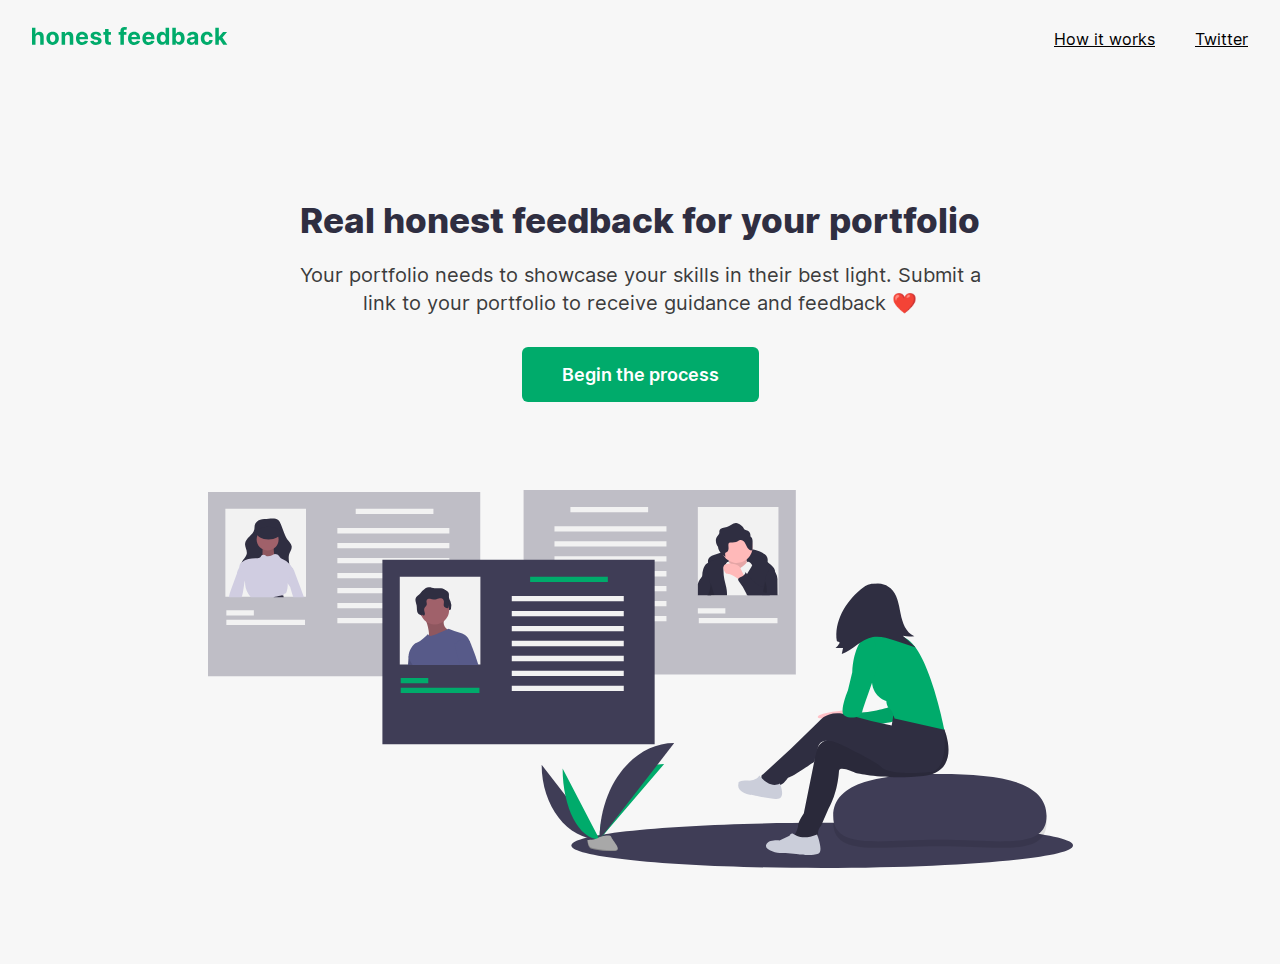
==== index.html @ 67dcb152 "Initial commit" ====
<!doctype html>
<html lang="en">
    <head>
        <meta charset="utf-8">
        <title>Honest Feedback</title>
        <meta name="description" content="Your portfolio needs to showcase your skills in their best light. Submit your portfolio for review to receive guidance and feedback ❤️">
        <meta name="viewport" content="width=device-width, initial-scale=1">
        <link rel="stylesheet" href="./styles.css">
    </head>
    <body class="home">
        <header class="header">
            <a href="./index.html" class="logo">
                <h1>
                    <svg viewBox="0 0 197 18" fill="none" xmlns="http://www.w3.org/2000/svg">
                        <title>Honest Feedback</title>
                        <path d="M3.52 10.39c.01-1.64 1.01-2.6 2.45-2.6 1.43 0 2.28.92 2.27 2.48v7.46h3.52V9.64c0-2.97-1.74-4.78-4.4-4.78-1.92 0-3.2.91-3.79 2.41h-.15V.79H0v16.94h3.52V10.4zM20.74 17.98c3.85 0 6.25-2.64 6.25-6.55 0-3.94-2.4-6.57-6.25-6.57-3.86 0-6.25 2.63-6.25 6.57 0 3.91 2.39 6.55 6.25 6.55zm.01-2.73c-1.77 0-2.68-1.63-2.68-3.85 0-2.21.9-3.85 2.68-3.85 1.75 0 2.66 1.64 2.66 3.85 0 2.22-.91 3.85-2.66 3.85zM33.28 10.39c0-1.64.98-2.6 2.4-2.6s2.27.93 2.26 2.48v7.46h3.53V9.64c0-2.96-1.74-4.78-4.39-4.78-1.88 0-3.25.93-3.82 2.41h-.15V5.03h-3.36v12.7h3.53V10.4zM50.49 17.98c3.15 0 5.26-1.53 5.75-3.89L53 13.88c-.35.97-1.27 1.47-2.44 1.47-1.76 0-2.87-1.17-2.87-3.06h8.65v-.98c0-4.31-2.62-6.45-5.97-6.45-3.74 0-6.17 2.66-6.17 6.58 0 4.03 2.4 6.54 6.3 6.54zm-2.81-7.88a2.68 2.68 0 0 1 2.73-2.6c1.53 0 2.58 1.08 2.6 2.6h-5.33zM69.67 8.65c-.32-2.34-2.2-3.79-5.41-3.79-3.25 0-5.4 1.5-5.38 3.96-.01 1.9 1.19 3.13 3.67 3.63l2.2.44c1.1.22 1.61.62 1.63 1.26-.02.75-.84 1.3-2.07 1.3-1.26 0-2.1-.55-2.3-1.58l-3.47.18c.33 2.43 2.4 3.93 5.76 3.93 3.3 0 5.65-1.68 5.66-4.18-.01-1.84-1.2-2.94-3.67-3.45l-2.3-.46c-1.19-.25-1.62-.66-1.62-1.27 0-.76.86-1.26 1.95-1.26 1.22 0 1.95.67 2.12 1.49l3.23-.2zM79.36 5.03h-2.4V1.98h-3.52v3.05h-1.73v2.64h1.73v6.6c-.01 2.48 1.68 3.71 4.24 3.61a7.54 7.54 0 0 0 1.9-.33l-.55-2.63c-.17.04-.54.12-.87.12-.7 0-1.22-.27-1.2-1.24V7.67h2.4V5.04zM94.88 5.03h-2.52v-.85c0-.86.35-1.37 1.38-1.37.42 0 .85.1 1.13.18L95.5.35A9.28 9.28 0 0 0 93 0c-2.39 0-4.16 1.35-4.16 4.11v.92h-1.8v2.64h1.8v10.06h3.52V7.68h2.52V5.03zM102.82 17.98c3.15 0 5.26-1.53 5.76-3.89l-3.25-.21c-.36.97-1.27 1.47-2.44 1.47-1.76 0-2.88-1.17-2.88-3.06h8.65v-.98c0-4.31-2.61-6.45-5.97-6.45-3.74 0-6.16 2.66-6.16 6.58 0 4.03 2.39 6.54 6.3 6.54zm-2.8-7.88a2.68 2.68 0 0 1 2.73-2.6c1.52 0 2.58 1.08 2.6 2.6H100zM117.26 17.98c3.15 0 5.26-1.53 5.75-3.89l-3.25-.21c-.35.97-1.27 1.47-2.44 1.47-1.76 0-2.88-1.17-2.88-3.06h8.66v-.98c0-4.31-2.62-6.45-5.97-6.45-3.74 0-6.17 2.66-6.17 6.58 0 4.03 2.4 6.54 6.3 6.54zm-2.82-7.88a2.68 2.68 0 0 1 2.74-2.6c1.52 0 2.58 1.08 2.6 2.6h-5.34zM137.79 17.73V.8h-3.53v6.37h-.1a3.74 3.74 0 0 0-3.62-2.3c-2.79 0-5.14 2.17-5.14 6.54 0 4.25 2.25 6.54 5.15 6.54a3.76 3.76 0 0 0 3.6-2.24h.16v2.03h3.48zm-3.45-6.35c0 2.27-.98 3.75-2.67 3.75-1.73 0-2.68-1.53-2.68-3.75 0-2.2.93-3.71 2.68-3.71 1.7 0 2.67 1.44 2.67 3.71zM141.03 17.73h3.47V15.7h.16a3.76 3.76 0 0 0 3.6 2.24c2.9 0 5.16-2.3 5.16-6.54 0-4.37-2.36-6.54-5.14-6.54a3.74 3.74 0 0 0-3.62 2.3h-.1V.8h-3.53v16.94zm3.45-6.35c0-2.27.96-3.71 2.67-3.71 1.75 0 2.67 1.51 2.67 3.71 0 2.22-.94 3.75-2.67 3.75-1.7 0-2.67-1.48-2.67-3.75zM159.81 17.97c1.88 0 3.1-.82 3.72-2h.1v1.76h3.34V9.16c0-3.02-2.6-4.3-5.34-4.3-3.12 0-5.1 1.46-5.59 3.77l3.26.27c.24-.84 1-1.46 2.26-1.46 1.21 0 1.88.6 1.88 1.66.01.83-.86.96-3.07 1.17-2.52.23-4.77 1.08-4.77 3.91 0 2.52 1.79 3.8 4.21 3.8zm1.01-2.43c-1.08 0-1.86-.5-1.86-1.47 0-1 .82-1.48 2.06-1.66.77-.1 2.03-.29 2.45-.57v1.35c0 1.33-1.1 2.35-2.65 2.35zM175.9 17.98c3.39 0 5.51-1.98 5.67-4.9h-3.32c-.2 1.35-1.1 2.11-2.3 2.11-1.65 0-2.72-1.38-2.72-3.81 0-2.4 1.08-3.77 2.72-3.77 1.29 0 2.1.85 2.3 2.12h3.32c-.14-2.94-2.36-4.87-5.68-4.87-3.85 0-6.24 2.67-6.24 6.57 0 3.86 2.34 6.55 6.25 6.55zM184.26 17.73h3.53V13.7l.95-1.09 3.46 5.12h4.13l-4.96-7.2 4.72-5.5h-4.05l-4.06 4.82h-.2V.79h-3.52v16.94z" fill="#00AB6B"/>
                    </svg>
                </h1>
            </a>
            <nav class="nav">
                <a class="nav-link" href="./how-it-works.html">How it works</a>
                <a class="nav-link" href="https://twitter.com/_tashhockey" target="_blank" rel="noopener noreferrer">Twitter</a>
            </nav>
        </header>
        <main class="main text-center">
            <section class="section">
                <h2 class="title">Real honest feedback for your portfolio</h2>
                <p class="intro">Your portfolio needs to showcase your skills in their best light. Submit a link to your portfolio to receive guidance and feedback ❤️</p>
                <a href="./process.html" class="button">Begin the process</a>
            </section>
            <svg class="home-illustration" viewBox="0 0 865 378" fill="none" xmlns="http://www.w3.org/2000/svg">
                <path d="M614.181 378C752.704 378 865 367.896 865 355.433c0-12.463-112.296-22.567-250.819-22.567-138.524 0-250.819 10.104-250.819 22.567 0 12.463 112.295 22.567 250.819 22.567z" fill="#3F3D56"/>
                <path opacity=".3" d="M315.584 184.39h272.245V0H315.584v184.39z" fill="#3F3D56"/>
                <path d="M570.452 16.8944H489.84v87.8506h80.612V16.8944zM362.406 22.204h77.716v-5.3097h-77.716v5.3097zM489.84 123.57h27.514v-5.309H489.84v5.309zM490.806 133.224h78.681v-5.309h-78.681v5.309zM346.477 41.5118h111.987v-5.3096H346.477v5.3096zM346.477 56.4755h111.987v-5.3097H346.477v5.3097zM346.477 71.4391h111.987v-5.3097H346.477v5.3097zM346.477 86.4027h111.987V81.093H346.477v5.3097zM346.477 101.366h111.987v-5.3095H346.477v5.3095zM346.477 116.33h111.987v-5.31H346.477v5.31zM346.477 131.293h111.987v-5.309H346.477v5.309z" fill="#F2F2F2"/>
                <path d="M501.946 67.0589a14.2606 14.2606 0 0 1 3.904-1.9575 99.5275 99.5275 0 0 1 27.503-5.9868c8.177-.5799 17.041.1088 23.428 5.2484a8.0514 8.0514 0 0 1 2.377 2.7687c.803 1.734.56 3.7496.3 5.643a6.388 6.388 0 0 1-.548 2.1244c-.859 1.6365-2.975 2.2098-4.813 2.0136-1.838-.1963-3.563-.9739-5.376-1.3345a24.0222 24.0222 0 0 0-3.396-.3458l-11.37-.6156c-7.071-.3828-14.235-.7592-21.171.6678a21.0832 21.0832 0 0 0-6.116 2.1077c-1.585.8894-2.651 2.1657-4.121.5229-2.583-2.8861-4.012-8.1906-.601-10.8563z" fill="#2F2E41"/>
                <path d="M519.566 72.0871s15.295-6.8559 21.096 1.0548c5.801 7.9106-3.164 4.7463-3.164 4.7463l-10.021 3.1643-11.075-2.1095 3.164-6.8559z" fill="#F2F2F2"/>
                <path d="M520.358 67.0771s2.109 10.0201.527 12.657c-1.582 2.6368 8.966 6.3285 8.966 6.3285l10.02-4.219s-2.637-16.3487 0-19.5129l-19.513 4.7464z" fill="#FFB9B9"/>
                <path opacity=".1" d="M520.358 67.0771s2.109 10.0201.527 12.657c-1.582 2.6368 8.966 6.3285 8.966 6.3285l10.02-4.219s-2.637-16.3487 0-19.5129l-19.513 4.7464z" fill="#000"/>
                <path d="M544.617 57.057a15.8297 15.8297 0 0 1-4.638 11.1835 15.8324 15.8324 0 0 1-11.183 4.6377 15.4391 15.4391 0 0 1-2.811-.2531 15.8203 15.8203 0 0 1-7.919-3.9434 15.8229 15.8229 0 0 1-4.564-7.5782 15.8198 15.8198 0 0 1 5.15-16.1876 15.8214 15.8214 0 0 1 16.846-2.1908 15.8217 15.8217 0 0 1 6.646 5.8382 15.815 15.815 0 0 1 2.473 8.4937z" fill="#FFB9B9"/>
                <path d="M554.17 105.228h-50.457l1.144-4.967 4.953-21.5815 5.725-3.8664.005-.0048 2.688-1.8198 1.337-.9026s.792.362 1.704.8543c.266.1496.536.3041.806.4682.005-.0047.005 0 .005 0a9.474 9.474 0 0 1 1.246.8641c.072.0676.135.1255.197.1883 1.004 1.0039 3.935 6.3329 8.781 3.6057.245-.1345.482-.2827.709-.4441a35.0275 35.0275 0 0 0 3.606-2.8624c1.019-.9316 1.68-1.6508 2.221-2.148a3.511 3.511 0 0 1 .82-.6082c.228-.1195.482-.1808.739-.1785 1.583 0 3.693 3.1616 3.693 3.1616l.062.1834.005.0145 6.657 19.9836 3.354 10.0596z" fill="#F2F2F2"/>
                <path d="M503.713 105.228h15.292c.034-1.768-.057-3.536-.275-5.2905-.468-3.5285-1.617-6.9267-2.341-10.4118a43.8327 43.8327 0 0 1-.922-9.2871c.005-.4296.015-.864.053-1.2984.038-.9948.325-1.964.835-2.8189.362-.5551.86-1.0282 1.246-1.5591.134-.1739.252-.3597.352-.5552v-.0048c.048-.0959.092-.1942.13-.2944.086-.2309.134-.4735.145-.7192.087-1.5929-1.356-3.1279-2.915-3.7844a10.9028 10.9028 0 0 0-6.831-.2751 32.541 32.541 0 0 0-6.42 2.6258c-.69.3379-1.375.6855-2.037 1.0717-.789.4477-1.515.9997-2.157 1.6411-1.642 1.6943-2.361 4.0547-2.94 6.3378a13.4096 13.4096 0 0 0-.555 5.4062c.005.058.019.1207.029.1786.574 3.0072 3.026 5.2663 4.334 8.0369 1.516 3.2148 1.415 6.9608.811 10.4648-.028.179-.062.357-.096.536h4.262zM565.963 85.9151a119.5153 119.5153 0 0 0-4.166 19.3129h-21.799c-.569-1.554-1.137-3.11-1.704-4.668a35.0347 35.0347 0 0 1-1.163-3.5911 17.2132 17.2132 0 0 1-.488-4.325c0-.3475.015-.6999.044-1.0474a.0162.0162 0 0 0 .003-.0097.0164.0164 0 0 0-.003-.0097 17.2655 17.2655 0 0 1 1.26-5.3434c.322-.774.693-1.5269 1.11-2.2542 1.014-1.8343 2.24-3.5623 3.331-5.3579a24.631 24.631 0 0 0 1.771-3.4368c0-.0026 0-.0053.001-.0078a.0176.0176 0 0 1 .004-.0067c.651-1.5179.991-3.1511.999-4.8028-.034-2.1287-3.635-5.8407.28-5.4835 5.344.4827 9.934 3.5575 14.119 7.0619 1.115.9364 2.206 1.9066 3.273 2.8624 1.651 1.4867 3.393 3.1085 3.89 5.2758.08.3456.127.6979.14 1.0523a14.422 14.422 0 0 1-.902 4.7787z" fill="#2F2E41"/>
                <path d="M533.29 80.0937a11.7926 11.7926 0 0 0-2.475-3.9906 9.1881 9.1881 0 0 0-3.781-1.9153 20.6753 20.6753 0 0 0-5.546-.7949c-2.234-.0139-4.824.5852-5.772 2.6074-.753 1.6058-.169 3.5072.589 5.1106a5.0165 5.0165 0 0 0 1.563 2.112c.964.6508 2.209.6302 3.351.8481a15.4607 15.4607 0 0 1 4.953 2.2441l3.912 2.3646 6.719 4.0616c-.177-.1071-.114-4.7149-.321-5.4701-.664-2.4326-2.161-4.8738-3.192-7.1775z" fill="#FFB9B9"/>
                <path d="M544.219 48.8118a4.0114 4.0114 0 0 0-1.742-2.2735 9.1947 9.1947 0 0 0-.367-3.0002c-.958-2.8326-3.228-2.6702-5.37-3.9226-.929-.5433-.872-1.0235-1.355-1.9159a7.1182 7.1182 0 0 0-2.74-2.7957c-1.374-.8754-2.825-1.7769-4.45-1.8877-3.416-.2328-6.035 2.9799-9.3 4.0111-1.439.4545-2.985.4732-4.432.9028-1.446.4297-2.89 1.4556-3.105 2.9492-.1.6895.076 1.3969-.025 2.0862-.201 1.3702-1.403 2.3297-2.208 3.4566-1.779 2.4921-1.576 6.0126-.153 8.724.3.5611.643 1.0979 1.027 1.6057a9.8577 9.8577 0 0 0 1.083 3.6681c1.423 2.7114 3.872 4.7375 6.43 6.4208a15.1381 15.1381 0 0 1-.38-2.738 1.8844 1.8844 0 0 1 .117-.9071c.285-.5955 1.037-.7539 1.611-1.08 1.189-.6755 1.655-2.1705 1.69-3.5373.034-1.3668-.256-2.7359-.113-4.0956.006-.3126.077-.6207.209-.9042a2.234 2.234 0 0 1 .558-.7419 2.6423 2.6423 0 0 1 1.444-.3444c2.436-.0994 4.98-.1441 7.129-1.2959a10.5547 10.5547 0 0 1 2.219-1.1224c1.825-.4761 3.691.8036 4.744 2.3697 1.052 1.5662 1.576 3.4299 2.547 5.0478.971 1.6179 2.648 3.0607 4.525 2.869a.7485.7485 0 0 0 .307-.0648.7508.7508 0 0 0 .254-.1845.8366.8366 0 0 0 .103-.4775l.105-7.175a10.8387 10.8387 0 0 0-.362-3.6468zM502.492 96.7276c.343 2.8238.55 5.6574.623 8.5004H489.84V94.0728c.068-.2704.14-.5358.227-.8013.83-2.5584 2.573-4.7015 4.084-6.9267.072-.1111.149-.2221.222-.3331a18.1943 18.1943 0 0 0 1.651-2.9782c.217-.5117.565-2.9879.931-3.2003 1.574-.9123 2.853 2.9879 3.07 3.8568.773 3.0941 1.444 6.2171 1.951 9.3691.197 1.2213.37 2.4441.516 3.6685zM569.573 105.228H539.1c-.26-.613-.516-1.226-.787-1.834a53.5924 53.5924 0 0 0-7.308-11.9857 3.1732 3.1732 0 0 1-.902-1.7909c-.011-.2819.058-.561.198-.8061.463-.864 1.689-1.3709 2.683-1.7811a9.241 9.241 0 0 0 2.79-1.7571 5.982 5.982 0 0 0 1.613-2.3796c.089-.2676.157-.542.202-.8206.14.1834.285.3717.425.5551.343.4537.69.9026 1.043 1.3515 3.379 4.3395 7.091 8.6162 11.759 11.1889a19.7624 19.7624 0 0 0 3.842 1.6364 1.0077 1.0077 0 0 0 .811 0 .9805.9805 0 0 0 .352-.6468c.415-1.7377.56-3.5285.864-5.2903a30.1415 30.1415 0 0 1 3.181-9.1616c.864-1.6074 3.674-7.4818 5.455-3.7796.511 1.0668 1.026 2.1368 1.544 3.21.324.6806.652 1.3563.98 2.037a12.6576 12.6576 0 0 1 1.588 7.0956c.049 4.9911.095 9.9769.14 14.9589z" fill="#2F2E41"/>
                <path opacity=".1" d="M503.713 105.228h2.641l-1.497-4.967-2.157-7.1585a23.3738 23.3738 0 0 1-.208 3.6251 24.1392 24.1392 0 0 1-2.105 7.1634c-.207.439-.429.883-.608 1.337h3.934zM557.496 89.9633c-.371.9998-.034 2.1055.253 3.133a31.559 31.559 0 0 1 1.15 9.1597c.012.054.011.111-.004.164a.3463.3463 0 0 1-.083.142.3275.3275 0 0 1-.139.085.3256.3256 0 0 1-.164.009c-1.217.074-2.611.082-3.436-.815l2.423-11.8777z" fill="#000"/>
                <path opacity=".3" d="M272.246 1.8978H0V186.288h272.246V1.8978z" fill="#3F3D56"/>
                <path d="M97.9892 18.7922H17.3774v87.8508h80.6118V18.7922zM225.423 18.7922h-77.715v5.3097h77.715v-5.3097zM45.857 120.159H18.3428v5.309H45.857v-5.309zM97.0237 129.812H18.3428v5.31h78.6809v-5.31zM241.353 38.1001H129.365v5.3097h111.988v-5.3097zM241.353 53.0637H129.365v5.3097h111.988v-5.3097zM241.353 68.0273H129.365v5.3097h111.988v-5.3097zM241.353 82.9908H129.365v5.3097h111.988v-5.3097zM241.353 97.9545H129.365v5.3095h111.988v-5.3095zM241.353 112.918H129.365v5.31h111.988v-5.31zM241.353 127.882H129.365v5.309h111.988v-5.309z" fill="#F2F2F2"/>
                <path d="M95.7976 107.126H85.3181a85.0917 85.0917 0 0 1-2.1481-6.584 13.1532 13.1532 0 0 0-3.4175-6.9657 12.9177 12.9177 0 0 1-1.4723-1.9983 9.3854 9.3854 0 0 1-.9267-5.691c.0603-.542.1505-1.0802.2703-1.6123.4585-2.061 1.226-4.0401 1.868-6.0481a2.2945 2.2945 0 0 1 1.8729-1.5495 3.7153 3.7153 0 0 1 2.0467.2365c.1429.0582.2803.1293.4103.2124 1.144.6903 1.7377 2.0998 2.2156 3.3886a39240.6125 39240.6125 0 0 1 6.5552 17.6088c.4247 1.1391.8495 2.2816 1.2743 3.4266.6275 1.68 1.2502 3.36 1.7812 5.074.0531.169.1013.333.1496.502z" fill="#D0CDE1"/>
                <path d="M52.1715 29.8705c-2.6055.8799-4.9661 2.938-5.4996 5.6358-.2473 1.2506-.0957 2.5506-.3038 3.8083-.4827 2.9168-2.7724 5.1444-4.8842 7.2136-2.1119 2.0691-4.2927 4.4734-4.4468 7.4258-.1688 3.2331 2.1759 6.2619 1.7702 9.4738-.4714 3.7316-4.4128 6.1496-5.3871 9.7825-.6506 2.4258.1466 5.0389 1.4582 7.1808 2.4995 4.0815 6.7719 6.8524 11.3216 8.3379 4.5498 1.4854 9.3954 1.7979 14.1812 1.8481 5.8273.061 12.1543-.4392 16.5326-4.2851a13.2445 13.2445 0 0 0 4.397-8.6224c.4159-4.4549-1.4435-9.058-.1609-13.3445.8072-2.6977 2.8314-5.1615 2.5293-7.9611-.2954-2.7373-2.6862-4.6776-4.3263-6.889-1.5314-2.0647-2.4606-4.503-3.3714-6.9068l-3.116-8.2251c-.6126-1.6168-1.2853-3.3174-2.6504-4.3786-2.5556-1.9867-6.665-1.5964-9.6534-1.1866-2.7723.3801-5.7241.1923-8.3902 1.0926z" fill="#2F2E41"/>
                <path d="M54.5819 56.9767s.305 9.1499-.61 10.0648c-.9149.915 3.6601 7.0149 3.6601 7.0149l8.235-.3049 4.27-3.355-3.66-4.8799s-1.525-7.9299-.305-9.7599c1.2201-1.8299-11.5901 1.22-11.5901 1.22z" fill="#A0616A"/>
                <path opacity=".1" d="M54.5819 56.9767s.305 9.1499-.61 10.0648c-.9149.915 3.6601 7.0149 3.6601 7.0149l8.235-.3049 4.27-3.355-3.66-4.8799s-1.525-7.9299-.305-9.7599c1.2201-1.8299-11.5901 1.22-11.5901 1.22z" fill="#000"/>
                <path d="M59.6145 60.4842c6.0641 0 10.98-4.9159 10.98-10.9799 0-6.064-4.9159-10.9799-10.98-10.9799-6.0642 0-10.9801 4.9159-10.9801 10.9799 0 6.064 4.9159 10.9799 10.9801 10.9799z" fill="#A0616A"/>
                <path d="M65.2424 107.126h8.9011c.333-.604.6468-1.231 1.0088-1.801v-.005a4.9405 4.9405 0 0 1 1.6219-1.699 6.3904 6.3904 0 0 0 1.2019-.719c.3571-.387.6096-.859.7337-1.371a21.2395 21.2395 0 0 0 1.0041-5.9176c.0145-.6757 0-1.3612.0386-2.0369a8.5627 8.5627 0 0 1 .2027-1.5688 12.357 12.357 0 0 1 1.3178-2.9831 3394.2783 3394.2783 0 0 1 3.63-6.5888 4.6056 4.6056 0 0 0 .2461-1.9308 4.7591 4.7591 0 0 0-.782-2.4762 14.4132 14.4132 0 0 0-.5454-.9026 20.0503 20.0503 0 0 0-2.5873-3.3017 20.9319 20.9319 0 0 0-7.3661-4.9862 4.2799 4.2799 0 0 1-.9896-.4827 4.1072 4.1072 0 0 1-.9074-1.0861c-.9655-1.4529-2.1433-3.0892-3.8858-2.9975a2.389 2.389 0 0 0-1.8439-.1255 2.5102 2.5102 0 0 0-.2704.0869 17.1619 17.1619 0 0 0-1.9356 1.0088 8.9851 8.9851 0 0 1-5.2132.9461 1.7666 1.7666 0 0 1-.6082-.1545 3.1168 3.1168 0 0 1-.56-.4537 3.219 3.219 0 0 0-3.2003-.5117 2.907 2.907 0 0 0-1.2743.8978c-.3186.4007-.5407.8834-.893 1.2599-.9124.975-2.4184 1.0136-3.7507 1.0088a34.657 34.657 0 0 0-8.2397.7579 15.663 15.663 0 0 0-6.4876 3.1375l-.0048.0048c-.2607.222-.502.4489-.7434.6903a5.5113 5.5113 0 0 0-1.284 1.8342c-.3669.9461-.3186 2.0129-.6516 2.9734-.3669 1.0764-1.1827 1.9549-1.5109 3.0362-.251.8206-.2172 1.728-.6323 2.4714.0193.0145.0337.0289.0531.0434 1.757 1.5447 3.2582 3.572 5.0201 5.1021a10.1322 10.1322 0 0 1 2.5487 2.848c.1272.2476.2322.5061.3137.7723.1982.9227.2857 1.8658.2607 2.8093.222 4.5132 2.6694 8.6063 5.4063 12.1973.0531.073.1062.145.1641.213h22.4941z" fill="#D0CDE1"/>
                <path d="M36.6036 91.134a3740.3247 3740.3247 0 0 1-1.2551 8.6403 37.619 37.619 0 0 1-.8592 4.5757c-.251.932-.5744 1.844-.8013 2.776H21.1184c.0064-.522.0467-1.043.1207-1.559.3236-1.856.8497-3.67 1.5688-5.411 1.4626-3.9489 2.9236-7.9006 4.3829-11.8554.6227-1.6846 1.1585-3.4465 1.844-5.1167.1207-.3088.251-.6178.391-.917.7288-1.6026 2.7514-.9461 4.2478-.7048.4108.051.8113.165 1.1874.3379a3.0643 3.0643 0 0 1 1.1151 1.0522c1.4192 2.0998 1.1102 4.8753.7433 7.3853l-.1158.7965z" fill="#D0CDE1"/>
                <path d="M75.1524 105.325c.0193.068.2268.787.5696 1.801H65.2424c5.1939-.893 9.91-1.806 9.91-1.806v.005zM60.5295 49.5043c6.5694 0 11.895-2.8676 11.895-6.4049 0-3.5374-5.3256-6.4049-11.895-6.4049-6.5695 0-11.8951 2.8675-11.8951 6.4049 0 3.5373 5.3256 6.4049 11.8951 6.4049z" fill="#2F2E41"/>
                <path d="M446.651 69.7782H174.406V254.168h272.245V69.7782z" fill="#3F3D56"/>
                <path d="M272.395 86.6725h-80.612v87.8505h80.612V86.6725z" fill="#F2F2F2"/>
                <path d="M217.741 127.008c.262.079.543.066.796-.039.253-.104.462-.293.591-.534 1.115-1.757-.938-4.022-.493-6.055.356-1.628 2.206-2.595 2.584-4.218.368-1.577-.765-3.355.001-4.783.6-1.118 2.098-1.412 3.352-1.216 1.253.196 2.443.747 3.71.824 1.688.103 3.297-.64 4.947-1.008s3.663-.224 4.634 1.16c1.247 1.778-.018 4.253.416 6.38.345 1.689 1.759 3.088 1.789 4.812.011.612-1.6.119-1.514.726.086.606-.676.072-.067 0 .248-.061.471-.199.636-.395.164-.196.262-.439.28-.694.072-.506 1.022-.674 1.011-1.184-.026-1.197 2.137-.39 2.493-1.532a11.584 11.584 0 0 0-.473-8.08 16.1475 16.1475 0 0 1-1.38-3.287c-.318-1.586.182-3.288-.342-4.818-.706-2.063-3.043-3.114-5.212-3.3275-2.169-.2135-4.374.1687-6.531-.1462-1.932-.282-3.803-1.1195-5.752-.9981-2.339.1456-4.374 1.6528-5.995 3.3438-1.621 1.692-2.996 3.638-4.837 5.087-.564.388-1.084.836-1.551 1.336-.938 1.142-1.033 2.77-.772 4.225.261 1.455.828 2.843 1.068 4.302.225 1.371.156 2.771.253 4.157.022 1.398.446 2.76 1.219 3.924.334.454.767.825 1.267 1.086a3.713 3.713 0 0 0 1.615.42c.39.009.72-.342 1.114-.251.492.115.706.582 1.143.783z" fill="#2F2E41"/>
                <path d="M200.013 175.006c.353-4.832.618-8.442.618-8.442l2.278-6.005 7.313 14.447h-10.209z" fill="#575A89"/>
                <path opacity=".1" d="M200.013 175.006c.353-4.832.618-8.442.618-8.442l2.278-6.005 7.313 14.447h-10.209z" fill="#000"/>
                <path d="M216.96 127.499s6.819 17.357 2.893 20.663c-3.926 3.307 21.904-5.579 21.904-5.579l-.62-2.273s-8.472-3.306-4.339-12.811c4.132-9.505-19.838 0-19.838 0z" fill="#A0616A"/>
                <path opacity=".1" d="M216.96 127.499s6.819 17.357 2.893 20.663c-3.926 3.307 21.904-5.579 21.904-5.579l-.62-2.273s-8.472-3.306-4.339-12.811c4.132-9.505-19.838 0-19.838 0z" fill="#000"/>
                <path d="M226.672 134.525c7.989 0 14.465-6.476 14.465-14.465 0-7.988-6.476-14.464-14.465-14.464-7.988 0-14.464 6.476-14.464 14.464 0 7.989 6.476 14.465 14.464 14.465z" fill="#A0616A"/>
                <path d="M261.799 151.262s-.057 1.149-.159 3.157c-.207 4.088-.579 11.749-.951 20.587h-56.071a27.8244 27.8244 0 0 1-3.567-6.386 6.8879 6.8879 0 0 1-.42-2.056c-.309-5.479 4.6-13.125 8.066-13.854 3.924-.83 11.363-8.679 11.363-8.679.024.299.123.587.289.837.165.25.391.454.657.592v.005c.6.31 1.271.456 1.945.425 2.424 0 13.082-4.919 16.504-6.526.671-.314 1.062-.502 1.062-.502a80.2485 80.2485 0 0 0 12.193 4.136c2.08.519 3.999 1.546 5.585 2.988a12.9508 12.9508 0 0 1 3.504 5.276z" fill="#575A89"/>
                <path d="M215.261 125.561c.262.08.543.066.796-.038.253-.105.462-.294.591-.535 1.115-1.756-.938-4.022-.493-6.054.356-1.629 2.206-2.595 2.585-4.218.367-1.578-.765-3.356 0-4.783.6-1.118 2.098-1.412 3.352-1.217 1.254.196 2.444.747 3.71.825 1.688.103 3.297-.64 4.947-1.008 1.65-.369 3.663-.224 4.634 1.16 1.247 1.777-.018 4.253.416 6.38.345 1.689 4.272 2.875 4.628 1.732.819-2.662.651-5.531-.473-8.08a16.1718 16.1718 0 0 1-1.38-3.286c-.317-1.586.182-3.289-.342-4.819-.706-2.0621-3.042-3.1134-5.212-3.3269-2.169-.2135-4.374.1687-6.531-.1462-1.932-.282-3.803-1.1195-5.752-.9981-2.338.1456-4.373 1.6523-5.994 3.3442-1.622 1.692-2.997 3.638-4.838 5.087-.564.388-1.084.836-1.551 1.335-.938 1.143-1.033 2.771-.772 4.226.261 1.455.829 2.843 1.068 4.302.225 1.37.156 2.771.253 4.157a7.316 7.316 0 0 0 1.219 3.924c.334.453.768.825 1.267 1.086.5.261 1.052.404 1.615.419.39.009.72-.341 1.114-.25.492.114.706.582 1.143.782z" fill="#2F2E41"/>
                <path opacity=".1" d="M268.968 175.006h-16.364c-1.245-9.133-2.274-18.68-2.274-18.68l3.307-1.448 6.719-3.616s.492 1.168 1.284 3.157c1.69 4.253 4.755 12.256 7.328 20.587z" fill="#000"/>
                <path d="M270.411 175.006h-18.468c-2.737-9.992-5.436-20.852-5.436-20.852l7.028-5.165 8.264 2.273s4.837 11.512 8.612 23.744z" fill="#575A89"/>
                <path d="M399.829 86.6725h-77.715v5.3097h77.715v-5.3097zM220.263 188.039h-27.514v5.309h27.514v-5.309zM271.429 197.693h-78.68v5.309h78.68v-5.309z" fill="#00AB6B"/>
                <path d="M415.758 105.98H303.771v5.31h111.987v-5.31zM415.758 120.944H303.771v5.31h111.987v-5.31zM415.758 135.908H303.771v5.309h111.987v-5.309zM415.758 150.871H303.771v5.31h111.987v-5.31zM415.758 165.835H303.771v5.309h111.987v-5.309zM415.758 180.798H303.771v5.31h111.987v-5.31zM415.758 195.762H303.771v5.31h111.987v-5.31z" fill="#F2F2F2"/>
                <path opacity=".1" d="M838.564 332.43c0 34.517-48.113 23.84-107.022 23.84-58.91 0-106.308 10.677-106.308-23.84 0-34.517 48.106-42.024 107.016-42.024 58.909 0 106.314 7.507 106.314 42.024z" fill="#000"/>
                <path d="M838.564 325.982c0 34.517-48.113 23.841-107.022 23.841-58.91 0-106.308 10.676-106.308-23.841 0-34.516 48.106-42.023 107.016-42.023 58.909 0 106.314 7.507 106.314 42.023z" fill="#3F3D56"/>
                <path d="M637.439 217.849l-2.18 2.531s-26.508 2.489-25.432 6.792c1.076 4.303 31.915-5.737 31.915-5.737l-4.303-3.586z" fill="#FFC1C7"/>
                <path d="M685.491 215.697s-28.329 10.041-43.749 5.738l7.172 14.343s36.577-1.075 43.032-7.53c6.455-6.455-6.455-12.551-6.455-12.551z" fill="#00AB6B"/>
                <path opacity=".1" d="M685.491 215.697s-28.329 10.041-43.749 5.738l7.172 14.343s36.577-1.075 43.032-7.53c6.455-6.455-6.455-12.551-6.455-12.551z" fill="#015D3B"/>
                <path d="M725.654 226.814l10.758 12.909s17.93 41.955-21.157 46.258c-39.087 4.304-68.134-3.227-68.134-3.227s-15.778-7.53-16.137-1.793c-.358 5.738-1.793 21.874-10.399 37.652l-7.531 17.213s-3.944 3.944-2.869 9.323c1.076 5.379-24.026 7.172-23.667 0 0 0 3.586-6.096 3.586-9.682 0-3.586 5.737-12.192 5.737-12.192l10.4-51.637s-.717-26.536 23.667-21.516c24.385 5.02 59.169-1.076 59.169-1.076l7.889-27.611 28.688 5.379z" fill="#2F2E41"/>
                <path opacity=".1" d="M725.654 226.814l10.758 12.909s17.93 41.955-21.157 46.258c-39.087 4.304-68.134-3.227-68.134-3.227s-15.778-7.53-16.137-1.793c-.358 5.738-1.793 21.874-10.399 37.652l-7.531 17.213s-3.944 3.944-2.869 9.323c1.076 5.379-24.026 7.172-23.667 0 0 0 3.586-6.096 3.586-9.682 0-3.586 5.737-12.192 5.737-12.192l10.4-51.637s-.717-26.536 23.667-21.516c24.385 5.02 59.169-1.076 59.169-1.076l7.889-27.611 28.688 5.379z" fill="#000"/>
                <path d="M685.312 225.869s32.812-12.323 51.1 13.854c0 0 4.662 40.521-13.985 42.314-18.647 1.793-43.032 1.434-48.77-4.662-5.737-6.096-41.956-23.308-41.956-23.308s-18.029-9.196-21.565 2.753c-3.537 11.949-3.895 14.818-3.895 14.818s-18.648 13.626-26.178 16.136c0 0-5.02 7.172-7.889 7.172-2.869 0-20.44 3.945-18.647-9.323l29.046-26.536 29.047-28.329s8.247-12.192 29.405-5.737a437.7102 437.7102 0 0 0 42.673 10.399l1.614-9.551z" fill="#2F2E41"/>
                <path d="M609.109 344.432s6.814 17.212 1.076 19.364c-5.737 2.151-17.93.717-17.93.717s-14.344-1.793-17.93-1.434c-3.586.358-18.288-2.51-16.137-8.248 2.152-5.737 13.269-4.303 13.269-4.303l10.04-4.662s1.076-3.586 3.586-2.151c2.511 1.434 9.682 6.813 24.026.717zM571.815 293.512s7.531 16.854-4.662 15.419c-12.192-1.434-21.516-3.944-25.102-4.303-3.449-.345-13.203-3.676-11.706-10.312.08-.429.113-.866.097-1.303 0-.891 1.21-2.639 10.892-2.37 0 0 7.172 0 10.041-5.02 0 0 10.758 13.626 20.44 7.889z" fill="#CBCEDA"/>
                <path d="M653.217 150.075s25.819-16.137 47.335 0c21.516 16.136 35.86 89.648 35.86 89.648l-49.845-11.116s-2.152-8.607-5.02-10.041c-2.869-1.434-3.228-7.531-3.228-7.531s-15.42-4.661-14.344-22.591c1.076-17.93-10.758-38.369-10.758-38.369z" fill="#00AB6B"/>
                <path d="M666.485 150.792h-13.268s-7.889 8.965-8.965 31.556l-4.303 17.93s-8.965 21.515-3.586 25.101c5.379 3.586 15.778 3.227 17.93-3.944 2.152-7.172 16.854-48.769 16.854-48.769l-4.662-21.874z" fill="#00AB6B"/>
                <path d="M662.683 95.0396a19.209 19.209 0 0 1 10.397-1.1834 19.2142 19.2142 0 0 1 9.476 4.4415c6.887 6.1463 8.276 16.1723 10.017 25.2363 1.741 9.065 5.243 19.16 13.787 22.654-3.851.515-7.76.401-11.574-.336l12.91 11.569-21.749-7.089c-6.825-2.224-13.994-4.477-21.062-3.221-11.71 2.082-19.862 13.09-31.109 16.957l1.25-6.099-7.546-.058a14.7632 14.7632 0 0 0 4.323-5.065 4.176 4.176 0 0 0-1.29-1.047 4.1785 4.1785 0 0 0-1.596-.463c-3.146-19.619 8.505-39.013 23.688-51.8308 2.986-2.5212 6.291-4.9428 10.148-5.5734 3.857-.6307 8.36 1.094 9.701 4.7649" fill="#2F2E41"/>
                <path d="M333.641 274.845c0 41.275 25.894 74.675 57.895 74.675l-57.895-74.675z" fill="#3F3D56"/>
                <path d="M391.536 349.52c0-41.739 28.896-75.514 64.607-75.514l-64.607 75.514zM354.617 278.586c0 39.208 16.512 70.934 36.919 70.934l-36.919-70.934z" fill="#00AB6B"/>
                <path d="M391.536 349.52c0-53.334 33.4-96.49 74.676-96.49l-74.676 96.49z" fill="#3F3D56"/>
                <path d="M379.356 350.046s8.21-.253 10.685-2.014c2.474-1.762 12.63-3.866 13.244-1.041.613 2.826 12.338 14.055 3.069 14.13-9.27.074-21.539-1.444-24.008-2.949-2.47-1.504-2.99-8.126-2.99-8.126z" fill="#A8A8A8"/>
                <path opacity=".2" d="M406.519 360.137c-9.269.075-21.538-1.444-24.008-2.948-1.881-1.146-2.63-5.257-2.881-7.153-.174.007-.274.01-.274.01s.52 6.622 2.99 8.126c2.469 1.505 14.738 3.023 24.008 2.949 2.676-.022 3.6-.974 3.549-2.384-.372.852-1.392 1.384-3.384 1.4z" fill="#000"/>
            </svg>
        </main>
        <footer class="footer mobile-only">
            <a class="nav-link" href="https://twitter.com/_tashhockey" target="_blank" rel="noopener noreferrer">Twitter</a>
        </footer>
    </body>
</html>
---- styles.css ----
:root {
    --background: #F7F7F7;
    --primary: #2F2E41;
    --copy: #3C3C3C;
    --accent: #00AB6B;
}

*, *::before, *::after {
    box-sizing: inherit;
}

html, body {
    box-sizing: border-box;
    margin: 0;
    padding: 0;
    height: 100%;
    width: 100%;
    font-family: Inter, -apple-system,BlinkMacSystemFont,"Segoe UI",Roboto,Oxygen-Sans,Ubuntu,Cantarell,"Helvetica Neue",sans-serif;
    font-display: swap;
    background: #F7F7F7;
    background: var(--background);
    text-rendering: optimizeLegibility;
    -webkit-font-smoothing: antialiased;
    -moz-osx-font-smoothing: grayscale;
}

body {
    max-width: 1440px;
    margin: 0 auto;
}

.header {
    display: flex;
    justify-content: center;
    align-items: baseline;
    margin-bottom: 1.5rem;
    padding: 2rem;
}

.logo {
    max-width: 196px;
}

.logo h1 {
    line-height: 0;
    margin: 0;
}

.logo svg {
    width: 100%;
}

.nav {
    display: none;
}

.nav-link {
    font-size: 1em;
    line-height: 1.875;
    color: #000;
}

.nav-link--active {
    font-weight: bold;
}

.nav a:not(:last-child) {
    margin-right: 2.5em;
}

.main {
    padding: 0 1rem;
}

.main-copy {
    max-width: 685px;
    margin: 0 auto 40px;
}

.main-copy .title {
    text-align: center;
}

.text-center {
    text-align: center;
}

h1, h2, h3, h4, h5, h6 {
    color: #2F2E41;
    color: var(--primary);
    margin-bottom: 0.5rem;
}

.title {
    font-size: 1.5rem;
    font-weight: 800;
    line-height: 1.4;
    margin-bottom: 1rem;
}

p {
    font-size: 1rem;
    line-height: 1.375;
    margin-bottom: 1.5em;
    color: #3C3C3C;
    color: var(--copy);
}

p:last-child {
    margin-bottom: 0;
}

ol {
    padding: 0;
    margin-top: 0;
    color: #3C3C3C;
    color: var(--copy);
}

ol li {
    list-style-position: inside;
    margin-bottom: 1em;
}

.button {
    background: #00AB6B;
    background: var(--accent);
    border-radius: 6px;
    padding: 1.0625rem 2.5rem;
    font-size: 1.125rem;
    font-weight: 600;
    color: #FFF;
    display: inline-block;
    text-decoration: none;
}

.button-wrap {
    display: flex;
    justify-content: center;
}

.section {
    margin-bottom: 2.5rem;
}

.intro {
    max-width: 685px;
    margin-left: auto;
    margin-right: auto;
}

.home-illustration {
    max-width: 865px;
    margin: 0 auto 3rem;
}

.footer {
    display: flex;
    justify-content: center;
    padding: 1.375rem 0;
}

@media (min-width: 768px) {
    .nav {
        display: flex;
    }

    .header {
        justify-content: space-between;
        padding: 1.5625rem 2rem;
        margin-bottom: 7.6875rem;
    }

    .main {
        padding: 0 2.625rem;
    }

    .title {
        font-size: 2.215rem;
        line-height: 1;
        margin-bottom: 1.5rem;
    }

    .section {
        margin-bottom: 5.5rem;
    }

    .intro {
        font-size: 20px;
    }

    .home-illustration {
        margin-bottom: 5.75rem;
    }

    .mobile-only {
        display: none;
    }
}

@media (min-width: 1440px) {
    .header {
        padding: 2.5rem 3.5rem;
        margin-bottom: 6rem;
    }

    .main {
        padding: 0;
    }

    .section {
        margin-bottom: 7.25rem;
    }

    .home-illustration {
        margin-bottom: 6.8125rem;
    }
}

@font-face {
    font-family: 'Inter';
    font-style:  normal;
    font-weight: 100;
    src: url("./fonts/Inter-Thin.woff2") format("woff2"),
    url("./fonts/Inter-Thin.woff") format("woff");
}
@font-face {
    font-family: 'Inter';
    font-style:  italic;
    font-weight: 100;
    src: url("./fonts/Inter-ThinItalic.woff2") format("woff2"),
    url("./fonts/Inter-ThinItalic.woff") format("woff");
}

@font-face {
    font-family: 'Inter';
    font-style:  normal;
    font-weight: 200;
    src: url("./fonts/Inter-ExtraLight.woff2") format("woff2"),
    url("./fonts/Inter-ExtraLight.woff") format("woff");
}
@font-face {
    font-family: 'Inter';
    font-style:  italic;
    font-weight: 200;
    src: url("./fonts/Inter-ExtraLightItalic.woff2") format("woff2"),
    url("./fonts/Inter-ExtraLightItalic.woff") format("woff");
}

@font-face {
    font-family: 'Inter';
    font-style:  normal;
    font-weight: 300;
    src: url("./fonts/Inter-Light.woff2") format("woff2"),
    url("./fonts/Inter-Light.woff") format("woff");
}
@font-face {
    font-family: 'Inter';
    font-style:  italic;
    font-weight: 300;
    src: url("./fonts/Inter-LightItalic.woff2") format("woff2"),
    url("./fonts/Inter-LightItalic.woff") format("woff");
}

@font-face {
    font-family: 'Inter';
    font-style:  normal;
    font-weight: 400;
    src: url("./fonts/Inter-Regular.woff2") format("woff2"),
    url("./fonts/Inter-Regular.woff") format("woff");
}
@font-face {
    font-family: 'Inter';
    font-style:  italic;
    font-weight: 400;
    src: url("./fonts/Inter-Italic.woff2") format("woff2"),
    url("./fonts/Inter-Italic.woff") format("woff");
}

@font-face {
    font-family: 'Inter';
    font-style:  normal;
    font-weight: 500;
    src: url("./fonts/Inter-Medium.woff2") format("woff2"),
    url("./fonts/Inter-Medium.woff") format("woff");
}
@font-face {
    font-family: 'Inter';
    font-style:  italic;
    font-weight: 500;
    src: url("./fonts/Inter-MediumItalic.woff2") format("woff2"),
    url("./fonts/Inter-MediumItalic.woff") format("woff");
}

@font-face {
    font-family: 'Inter';
    font-style:  normal;
    font-weight: 600;
    src: url("./fonts/Inter-SemiBold.woff2") format("woff2"),
    url("./fonts/Inter-SemiBold.woff") format("woff");
}
@font-face {
    font-family: 'Inter';
    font-style:  italic;
    font-weight: 600;
    src: url("./fonts/Inter-SemiBoldItalic.woff2") format("woff2"),
    url("./fonts/Inter-SemiBoldItalic.woff") format("woff");
}

@font-face {
    font-family: 'Inter';
    font-style:  normal;
    font-weight: 700;
    src: url("./fonts/Inter-Bold.woff2") format("woff2"),
    url("./fonts/Inter-Bold.woff") format("woff");
}
@font-face {
    font-family: 'Inter';
    font-style:  italic;
    font-weight: 700;
    src: url("./fonts/Inter-BoldItalic.woff2") format("woff2"),
    url("./fonts/Inter-BoldItalic.woff") format("woff");
}

@font-face {
    font-family: 'Inter';
    font-style:  normal;
    font-weight: 800;
    src: url("./fonts/Inter-ExtraBold.woff2") format("woff2"),
    url("./fonts/Inter-ExtraBold.woff") format("woff");
}
@font-face {
    font-family: 'Inter';
    font-style:  italic;
    font-weight: 800;
    src: url("./fonts/Inter-ExtraBoldItalic.woff2") format("woff2"),
    url("./fonts/Inter-ExtraBoldItalic.woff") format("woff");
}

@font-face {
    font-family: 'Inter';
    font-style:  normal;
    font-weight: 900;
    src: url("./fonts/Inter-Black.woff2") format("woff2"),
    url("./fonts/Inter-Black.woff") format("woff");
}
@font-face {
    font-family: 'Inter';
    font-style:  italic;
    font-weight: 900;
    src: url("./fonts/Inter-BlackItalic.woff2") format("woff2"),
    url("./fonts/Inter-BlackItalic.woff") format("woff");
}
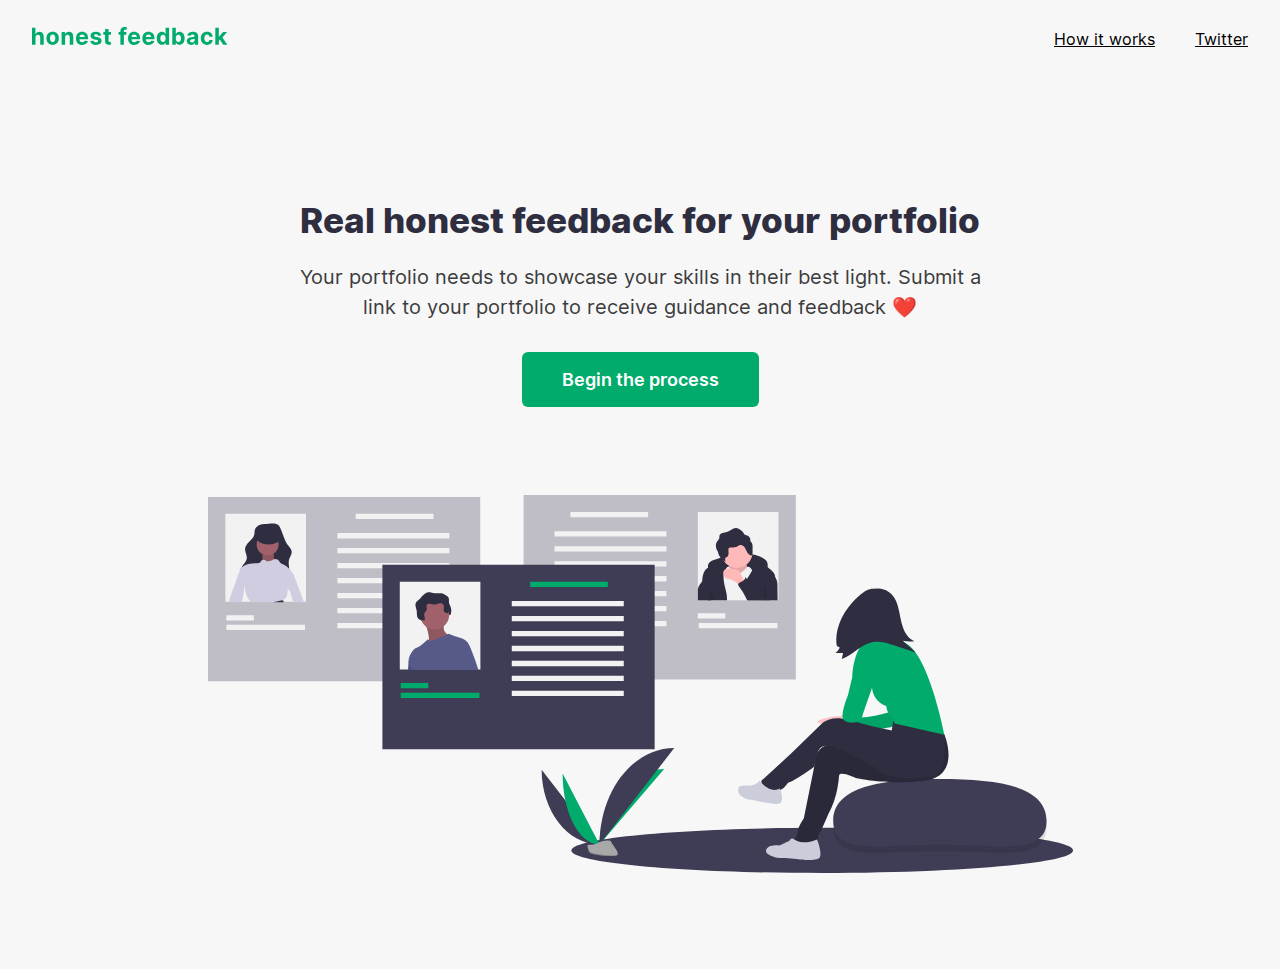
==== commit eebd9529: "Add favicons" ====
--- a/index.html
+++ b/index.html
@@ -6,6 +6,13 @@
         <meta name="description" content="Your portfolio needs to showcase your skills in their best light. Submit your portfolio for review to receive guidance and feedback ❤️">
         <meta name="viewport" content="width=device-width, initial-scale=1">
         <link rel="stylesheet" href="./styles.css">
+        <link rel="apple-touch-icon" sizes="180x180" href="/apple-touch-icon.png">
+        <link rel="icon" type="image/png" sizes="32x32" href="/favicon-32x32.png">
+        <link rel="icon" type="image/png" sizes="16x16" href="/favicon-16x16.png">
+        <link rel="manifest" href="/site.webmanifest">
+        <link rel="mask-icon" href="/safari-pinned-tab.svg" color="#00ab6b">
+        <meta name="msapplication-TileColor" content="#00a300">
+        <meta name="theme-color" content="#00ab6b">
     </head>
     <body class="home">
         <header class="header">
--- a/styles.css
+++ b/styles.css
@@ -143,6 +143,10 @@
     margin-bottom: 2.5rem;
 }
 
+.section p {
+    line-height: 1.5;
+}
+
 .intro {
     max-width: 685px;
     margin-left: auto;
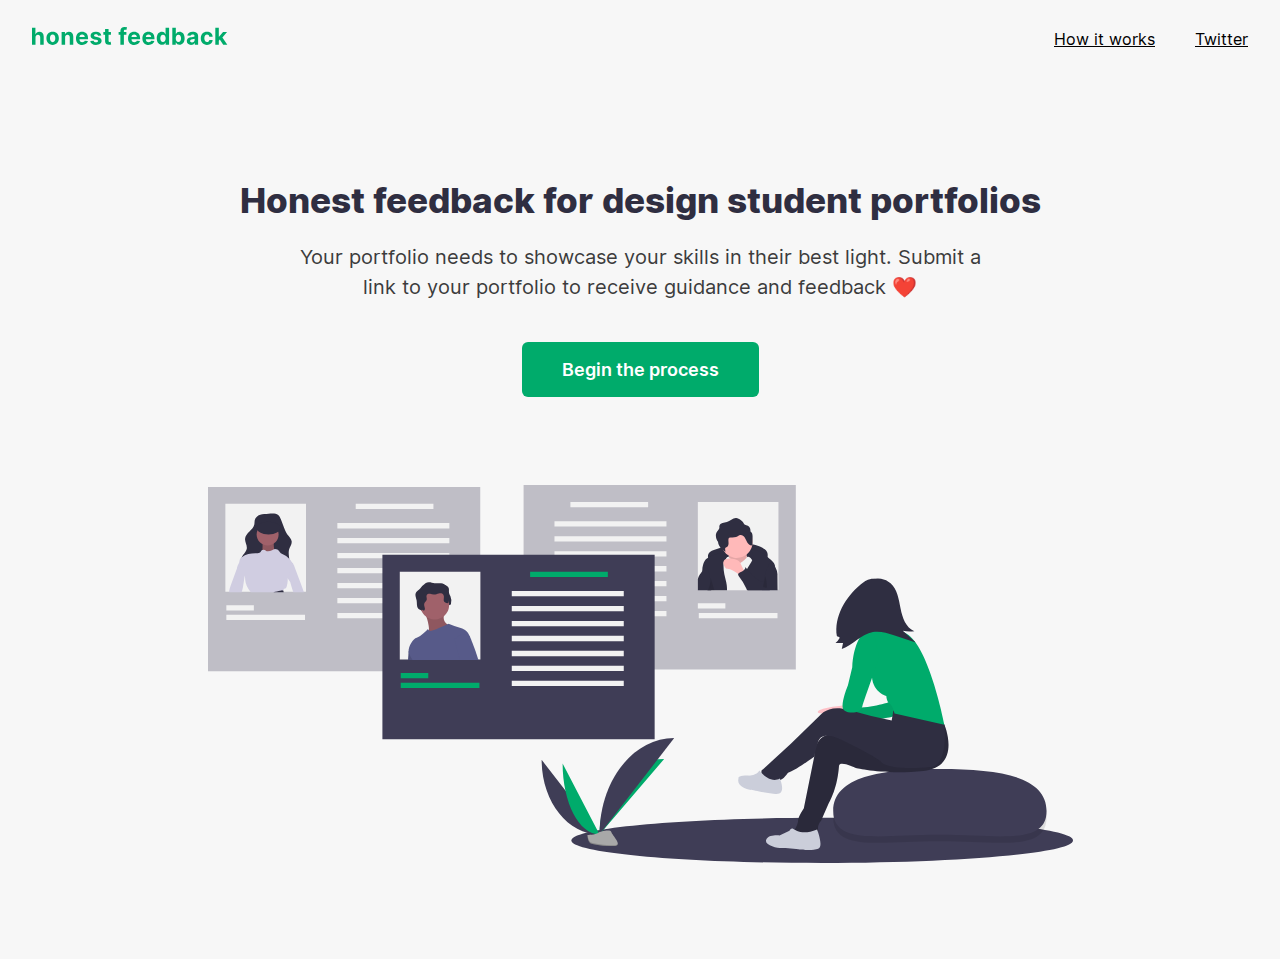
==== commit b6d09089: "Adjust home title" ====
--- a/index.html
+++ b/index.html
@@ -31,7 +31,7 @@
         </header>
         <main class="main text-center">
             <section class="section">
-                <h2 class="title">Real honest feedback for your portfolio</h2>
+                <h2 class="title">Honest feedback for design student portfolios</h2>
                 <p class="intro">Your portfolio needs to showcase your skills in their best light. Submit a link to your portfolio to receive guidance and feedback ❤️</p>
                 <a href="./process.html" class="button">Begin the process</a>
             </section>
--- a/styles.css
+++ b/styles.css
@@ -88,6 +88,7 @@
 h1, h2, h3, h4, h5, h6 {
     color: #2F2E41;
     color: var(--primary);
+    margin-top: 0;
     margin-bottom: 0.5rem;
 }
 
@@ -172,7 +173,11 @@
     .header {
         justify-content: space-between;
         padding: 1.5625rem 2rem;
-        margin-bottom: 7.6875rem;
+        margin-bottom: 4.4375rem;
+    }
+
+    .home .header {
+        margin-bottom: 6.4375rem;
     }
 
     .main {
@@ -191,6 +196,7 @@
 
     .intro {
         font-size: 20px;
+        margin-bottom: 2em;
     }
 
     .home-illustration {
